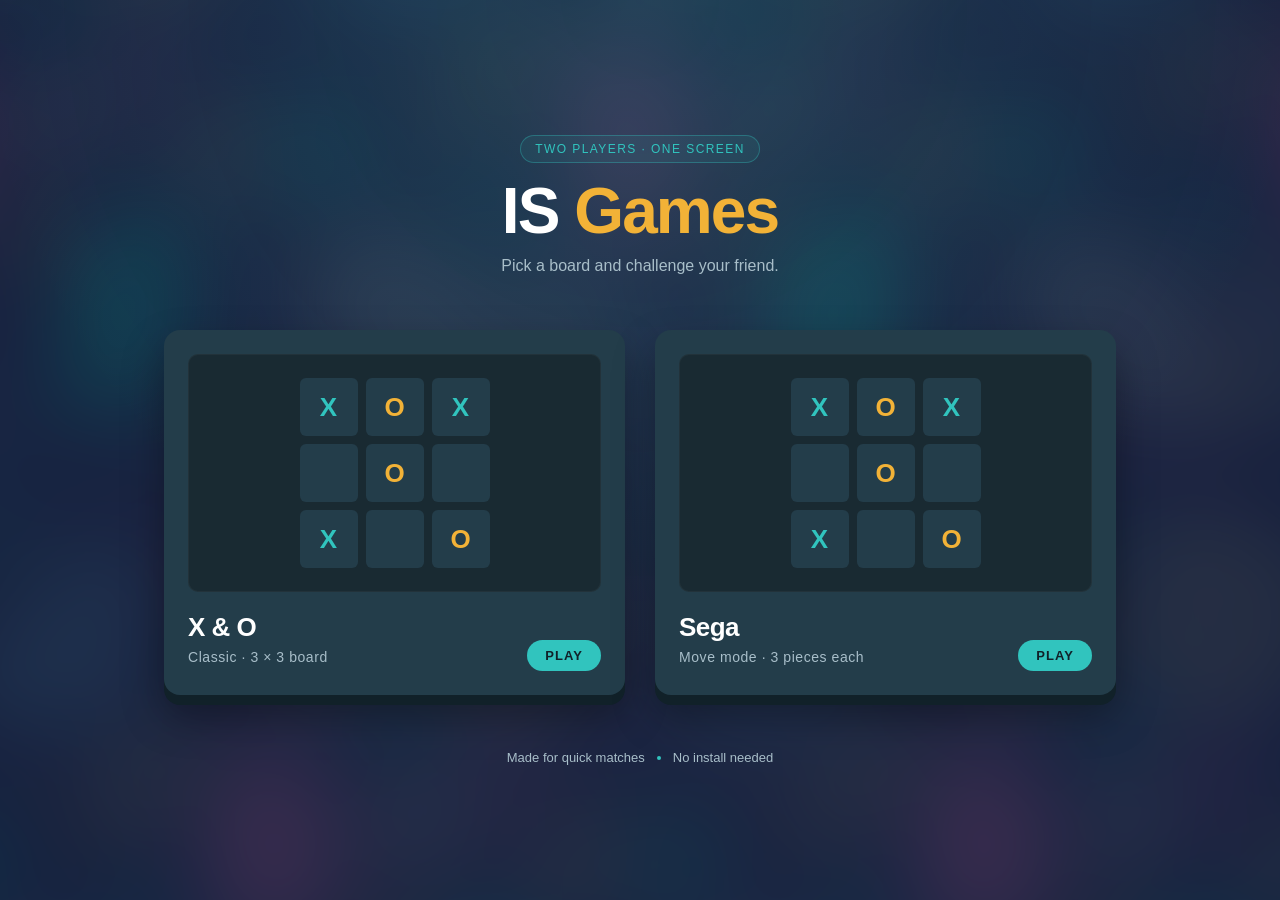
==== index.html @ 8e4cfd24 "Initial commit: IS Games hub with X & O and Sega" ====
<!doctype html>
<html lang="en">
  <head>
    <meta charset="UTF-8" />
    <meta name="viewport" content="width=device-width, initial-scale=1.0" />
    <meta name="description" content="IS Games — pick a game and play with a friend." />
    <title>IS Games</title>
    <link rel="icon" href="favicon.svg" type="image/svg+xml" />
    <link rel="icon" href="favicon.ico" sizes="any" />
    <link rel="apple-touch-icon" href="apple-touch-icon.png" />
    <meta name="theme-color" content="#112129" />
    <link rel="stylesheet" href="style.css" />
  </head>
  <body>
    <main class="hub">
      <header class="hub__header">
        <p class="hub__eyebrow">Two players · One screen</p>
        <h1 class="hub__title">IS <span>Games</span></h1>
        <p class="hub__subtitle">Pick a board and challenge your friend.</p>
      </header>

      <section class="games" aria-label="Games">
        <a class="game-card" href="./XandO/index.html">
          <div class="game-card__preview">
            <div class="mini-board mini-board--3">
              <span class="mini-cell mini-cell--x">X</span>
              <span class="mini-cell mini-cell--o">O</span>
              <span class="mini-cell mini-cell--x">X</span>
              <span class="mini-cell"></span>
              <span class="mini-cell mini-cell--o">O</span>
              <span class="mini-cell"></span>
              <span class="mini-cell mini-cell--x">X</span>
              <span class="mini-cell"></span>
              <span class="mini-cell mini-cell--o">O</span>
            </div>
          </div>

          <div class="game-card__body">
            <h2 class="game-card__name">X &amp; O</h2>
            <p class="game-card__meta">Classic · 3 × 3 board</p>
          </div>

          <span class="game-card__play">Play</span>
        </a>

        <a class="game-card" href="./sega/index.html">
          <div class="game-card__preview">
            <div class="mini-board mini-board--3">
              <span class="mini-cell mini-cell--x">X</span>
              <span class="mini-cell mini-cell--o">O</span>
              <span class="mini-cell mini-cell--x">X</span>
              <span class="mini-cell"></span>
              <span class="mini-cell mini-cell--o">O</span>
              <span class="mini-cell"></span>
              <span class="mini-cell mini-cell--x">X</span>
              <span class="mini-cell"></span>
              <span class="mini-cell mini-cell--o">O</span>
            </div>
          </div>

          <div class="game-card__body">
            <h2 class="game-card__name">Sega</h2>
            <p class="game-card__meta">Move mode · 3 pieces each</p>
          </div>

          <span class="game-card__play">Play</span>
        </a>
      </section>

      <footer class="hub__footer">
        <span>Made for quick matches</span>
        <span class="hub__dot" aria-hidden="true"></span>
        <span>No install needed</span>
      </footer>
    </main>
  </body>
</html>
---- style.css ----
:root {
  --color-blue: #233d4a;
  --color-light-blue: #a8bec9;
  --color-dark-blue: #192a32;
  --color-darker-blue: #112129;
  --color-orange: #f2b237;
  --color-aqua: #31c4be;
  --border-radius: 1rem;
}

* {
  box-sizing: border-box;
  margin: 0;
}

html {
  font-size: 62.5%;
}

body {
  min-height: 100vh;
  background-color: var(--color-dark-blue);
  color: #eaf4f7;
  font-family: "Segoe UI", Arial, sans-serif;
  overflow-x: hidden;
}

/* Blurred pattern background (reuses the artwork shipped with the games) */
body::before {
  content: "";
  position: fixed;
  inset: -15%;
  background: url("./pattern.jpg") center / cover no-repeat;
  opacity: 0.35;
  filter: blur(45px) saturate(1.1);
  transform: scale(1.05);
  z-index: -2;
}

body::after {
  content: "";
  position: fixed;
  inset: 0;
  background: radial-gradient(
    circle at 50% 0%,
    rgba(49, 196, 190, 0.16),
    transparent 60%
  );
  z-index: -1;
}

/* ---------- Layout ---------- */

.hub {
  display: flex;
  flex-direction: column;
  align-items: center;
  justify-content: center;
  gap: clamp(3.2rem, 7vh, 5.5rem);
  min-height: 100vh;
  max-width: 100rem;
  margin: 0 auto;
  padding: clamp(3.2rem, 7vh, 6rem) 2.4rem;
}

/* ---------- Header ---------- */

.hub__header {
  text-align: center;
  animation: rise 0.6s ease both;
}

.hub__eyebrow {
  display: inline-block;
  margin-bottom: 1.6rem;
  padding: 0.6rem 1.4rem;
  border: 1px solid rgba(49, 196, 190, 0.35);
  border-radius: 999px;
  background: rgba(49, 196, 190, 0.08);
  color: var(--color-aqua);
  font-size: 1.2rem;
  letter-spacing: 0.12em;
  text-transform: uppercase;
}

.hub__title {
  font-size: clamp(3.6rem, 8vw, 6.4rem);
  font-weight: 800;
  letter-spacing: -0.03em;
  line-height: 1;
  color: #ffffff;
}

.hub__title span {
  color: var(--color-orange);
}

.hub__subtitle {
  margin-top: 1.4rem;
  font-size: 1.6rem;
  color: var(--color-light-blue);
}

/* ---------- Game cards ---------- */

.games {
  display: grid;
  grid-template-columns: repeat(2, minmax(0, 1fr));
  gap: 3rem;
  width: 100%;
}

.game-card {
  position: relative;
  display: flex;
  flex-direction: column;
  gap: 2rem;
  padding: 2.4rem 2.4rem 3rem;
  border-radius: calc(var(--border-radius) * 1.6);
  background: var(--color-blue);
  box-shadow: 0 1rem 0 var(--color-darker-blue),
    0 2rem 4rem rgba(0, 0, 0, 0.35);
  text-decoration: none;
  color: inherit;
  transition: transform 0.25s ease, box-shadow 0.25s ease,
    background-color 0.25s ease;
  animation: rise 0.6s ease both;
}

.game-card:nth-child(2) {
  animation-delay: 0.1s;
}

.game-card:hover,
.game-card:focus-visible {
  transform: translateY(-0.8rem);
  background: #284756;
  box-shadow: 0 1.8rem 0 var(--color-darker-blue),
    0 3rem 5rem rgba(0, 0, 0, 0.45);
  outline: none;
}

.game-card:focus-visible {
  box-shadow: 0 1.8rem 0 var(--color-darker-blue),
    0 0 0 0.3rem var(--color-aqua);
}

.game-card:active {
  transform: translateY(-0.2rem);
  box-shadow: 0 0.8rem 0 var(--color-darker-blue),
    0 1.4rem 3rem rgba(0, 0, 0, 0.4);
}

/* ---------- Board preview ---------- */

.game-card__preview {
  display: grid;
  place-items: center;
  padding: 2.4rem;
  border-radius: var(--border-radius);
  background: var(--color-dark-blue);
  box-shadow: inset 0 0 0 1px rgba(255, 255, 255, 0.04);
}

.mini-board {
  display: grid;
  gap: 0.8rem;
  width: 100%;
  max-width: 19rem;
  aspect-ratio: 1;
}

.mini-board--3 {
  grid-template-columns: repeat(3, 1fr);
}

.mini-board--4 {
  grid-template-columns: repeat(4, 1fr);
}

.mini-cell {
  display: flex;
  align-items: center;
  justify-content: center;
  border-radius: 0.6rem;
  background: var(--color-blue);
  font-family: "Rubik Mono One", "Segoe UI", sans-serif;
  font-weight: 700;
  font-size: clamp(1.6rem, 4vw, 2.6rem);
  line-height: 1;
  color: transparent;
}

.mini-board--4 .mini-cell {
  font-size: clamp(1.2rem, 3vw, 1.9rem);
  border-radius: 0.4rem;
}

.mini-cell--x {
  color: var(--color-aqua);
}

.mini-cell--o {
  color: var(--color-orange);
}

/* ---------- Card text ---------- */

.game-card__body {
  display: flex;
  flex-direction: column;
  gap: 0.6rem;
}

.game-card__name {
  font-size: 2.6rem;
  font-weight: 800;
  letter-spacing: -0.02em;
  color: #ffffff;
}

.game-card__meta {
  font-size: 1.4rem;
  letter-spacing: 0.04em;
  color: var(--color-light-blue);
}

.game-card__play {
  position: absolute;
  right: 2.4rem;
  bottom: 2.4rem;
  padding: 0.8rem 1.8rem;
  border-radius: 999px;
  background: var(--color-aqua);
  color: var(--color-darker-blue);
  font-size: 1.3rem;
  font-weight: 700;
  letter-spacing: 0.08em;
  text-transform: uppercase;
  transition: background-color 0.25s ease, transform 0.25s ease;
}

.game-card:hover .game-card__play,
.game-card:focus-visible .game-card__play {
  background: var(--color-orange);
  transform: translateX(0.3rem);
}

/* ---------- Footer ---------- */

.hub__footer {
  display: flex;
  align-items: center;
  gap: 1.2rem;
  font-size: 1.3rem;
  color: var(--color-light-blue);
  animation: rise 0.6s ease 0.2s both;
}

.hub__dot {
  width: 0.4rem;
  height: 0.4rem;
  border-radius: 50%;
  background: var(--color-aqua);
}

/* ---------- Motion ---------- */

@keyframes rise {
  from {
    opacity: 0;
    transform: translateY(2rem);
  }
  to {
    opacity: 1;
    transform: translateY(0);
  }
}

@media (prefers-reduced-motion: reduce) {
  *,
  *::before,
  *::after {
    animation: none !important;
    transition: none !important;
  }
}

/* ---------- Responsive ---------- */

/* Small laptops / tablets */
@media (max-width: 820px) {
  .hub {
    gap: clamp(2.6rem, 5vh, 4rem);
    padding: clamp(2.8rem, 6vh, 4.5rem) 2rem;
  }
}

/* Phones: the cards become compact horizontal rows */
@media (max-width: 720px) {
  html {
    font-size: 56.25%;
  }

  .hub {
    gap: 2.6rem;
    padding: 3rem 1.6rem;
  }

  .games {
    grid-template-columns: 1fr;
    gap: 1.6rem;
  }

  .game-card {
    flex-direction: row;
    align-items: center;
    gap: 1.6rem;
    padding: 1.4rem;
    border-radius: 1.8rem;
    box-shadow: 0 0.7rem 0 var(--color-darker-blue),
      0 1.6rem 3rem rgba(0, 0, 0, 0.35);
  }

  .game-card:hover,
  .game-card:focus-visible {
    transform: translateY(-0.4rem);
    box-shadow: 0 1.1rem 0 var(--color-darker-blue),
      0 2rem 3.6rem rgba(0, 0, 0, 0.4);
  }

  .game-card:active {
    transform: translateY(-0.1rem);
    box-shadow: 0 0.5rem 0 var(--color-darker-blue),
      0 1rem 2rem rgba(0, 0, 0, 0.35);
  }

  .game-card__preview {
    flex: 0 0 auto;
    width: 10rem;
    padding: 0.9rem;
    border-radius: 1.2rem;
  }

  .mini-board {
    max-width: none;
    gap: 0.5rem;
  }

  .mini-cell {
    border-radius: 0.4rem;
    font-size: 1.4rem;
  }

  .game-card__body {
    flex: 1 1 auto;
    gap: 0.3rem;
    min-width: 0;
  }

  .game-card__name {
    font-size: 2rem;
  }

  .game-card__meta {
    font-size: 1.2rem;
  }

  .game-card__play {
    position: static;
    flex: 0 0 auto;
    align-self: center;
    margin: 0;
    padding: 0.8rem 1.4rem;
    font-size: 1.1rem;
  }

  .hub__footer {
    flex-direction: row;
    gap: 1rem;
    font-size: 1.2rem;
  }
}

/* Small phones */
@media (max-width: 420px) {
  html {
    font-size: 53%;
  }

  .hub {
    gap: 2.2rem;
    padding: 2.6rem 1.4rem;
  }

  .hub__header {
    padding: 0 0.4rem;
  }

  .hub__eyebrow {
    margin-bottom: 1.2rem;
    padding: 0.5rem 1.1rem;
    font-size: 1rem;
  }

  .hub__subtitle {
    margin-top: 1rem;
    font-size: 1.4rem;
  }

  .game-card {
    gap: 1.2rem;
    padding: 1.2rem;
  }

  .game-card__preview {
    width: 8.4rem;
    padding: 0.7rem;
  }

  .game-card__name {
    font-size: 1.8rem;
  }

  .game-card__meta {
    font-size: 1.1rem;
  }

  .game-card__play {
    display: none;
  }

  .hub__footer {
    flex-direction: column;
    gap: 0.4rem;
    font-size: 1.1rem;
    text-align: center;
  }

  .hub__dot {
    display: none;
  }
}

/* Short landscape phones */
@media (max-height: 520px) and (orientation: landscape) {
  .hub {
    justify-content: flex-start;
    gap: 2.4rem;
    padding-top: 2.4rem;
  }

  .hub__subtitle {
    display: none;
  }

  .games {
    grid-template-columns: repeat(2, minmax(0, 1fr));
    gap: 1.6rem;
  }

  .game-card__preview {
    display: none;
  }
}
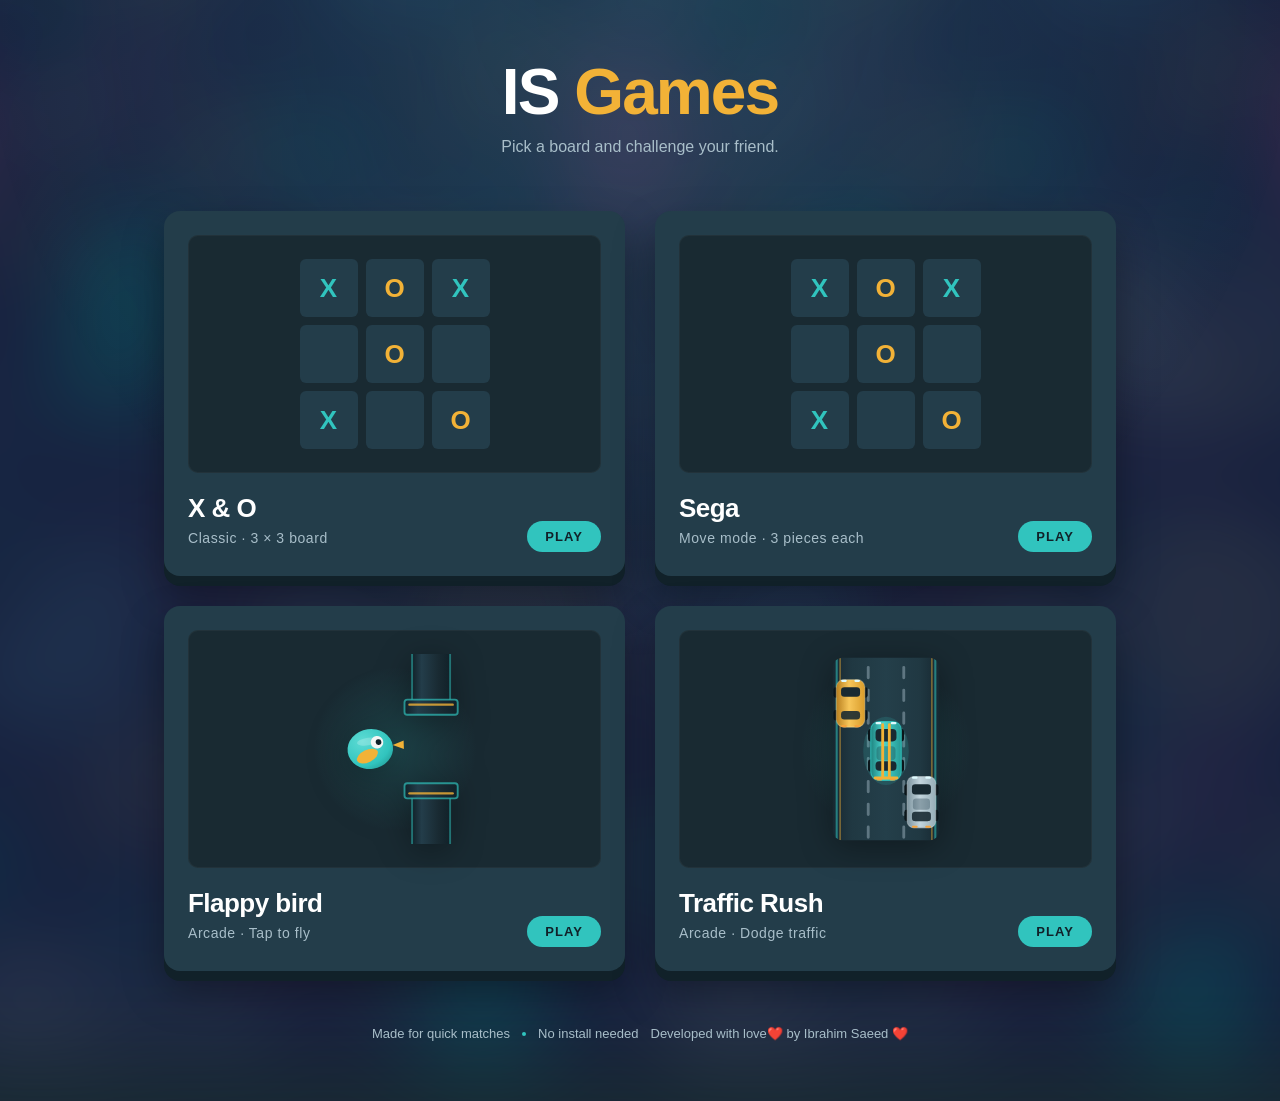
==== commit 29264f66: "Add initial CSS styles for Traffic Rush arcade game" ====
--- a/index.html
+++ b/index.html
@@ -3,7 +3,10 @@
   <head>
     <meta charset="UTF-8" />
     <meta name="viewport" content="width=device-width, initial-scale=1.0" />
-    <meta name="description" content="IS Games — pick a game and play with a friend." />
+    <meta
+      name="description"
+      content="IS Games — pick a game and play with a friend."
+    />
     <title>IS Games</title>
     <link rel="icon" href="favicon.svg" type="image/svg+xml" />
     <link rel="icon" href="favicon.ico" sizes="any" />
@@ -14,13 +17,12 @@
   <body>
     <main class="hub">
       <header class="hub__header">
-        <p class="hub__eyebrow">Two players · One screen</p>
         <h1 class="hub__title">IS <span>Games</span></h1>
         <p class="hub__subtitle">Pick a board and challenge your friend.</p>
       </header>
 
       <section class="games" aria-label="Games">
-        <a class="game-card" href="./XandO/index.html">
+        <a class="game-card" href="./mode.html?game=xando">
           <div class="game-card__preview">
             <div class="mini-board mini-board--3">
               <span class="mini-cell mini-cell--x">X</span>
@@ -43,7 +45,7 @@
           <span class="game-card__play">Play</span>
         </a>
 
-        <a class="game-card" href="./sega/index.html">
+        <a class="game-card" href="./mode.html?game=sega">
           <div class="game-card__preview">
             <div class="mini-board mini-board--3">
               <span class="mini-cell mini-cell--x">X</span>
@@ -61,6 +63,390 @@
           <div class="game-card__body">
             <h2 class="game-card__name">Sega</h2>
             <p class="game-card__meta">Move mode · 3 pieces each</p>
+          </div>
+
+          <span class="game-card__play">Play</span>
+        </a>
+
+        <a class="game-card" href="./flappy-bird/flappy.html">
+          <div class="game-card__preview">
+            <svg
+              class="game-icon"
+              viewBox="0 0 200 200"
+              aria-hidden="true"
+              focusable="false"
+            >
+              <defs>
+                <radialGradient id="hubFbGlow" cx="0.5" cy="0.5" r="0.5">
+                  <stop offset="0" stop-color="#31c4be" stop-opacity="0.16" />
+                  <stop offset="1" stop-color="#31c4be" stop-opacity="0" />
+                </radialGradient>
+                <linearGradient id="hubFbPipe" x1="0" y1="0" x2="1" y2="0">
+                  <stop offset="0" stop-color="#112129" />
+                  <stop offset="0.25" stop-color="#233d4a" />
+                  <stop offset="0.7" stop-color="#192a32" />
+                  <stop offset="1" stop-color="#112129" />
+                </linearGradient>
+                <radialGradient id="hubFbBody" cx="0.35" cy="0.28" r="0.95">
+                  <stop offset="0" stop-color="#5ddbd4" />
+                  <stop offset="0.65" stop-color="#31c4be" />
+                  <stop offset="1" stop-color="#1f8b87" />
+                </radialGradient>
+              </defs>
+
+              <circle cx="100" cy="100" r="86" fill="url(#hubFbGlow)" />
+
+              <g stroke="#31c4be" stroke-width="2">
+                <rect
+                  x="118"
+                  y="-4"
+                  width="40"
+                  height="64"
+                  fill="url(#hubFbPipe)"
+                  stroke-opacity="0.5"
+                />
+                <rect
+                  x="110"
+                  y="48"
+                  width="56"
+                  height="16"
+                  rx="3"
+                  fill="url(#hubFbPipe)"
+                  stroke-opacity="0.68"
+                />
+                <rect
+                  x="118"
+                  y="140"
+                  width="40"
+                  height="64"
+                  fill="url(#hubFbPipe)"
+                  stroke-opacity="0.5"
+                />
+                <rect
+                  x="110"
+                  y="136"
+                  width="56"
+                  height="16"
+                  rx="3"
+                  fill="url(#hubFbPipe)"
+                  stroke-opacity="0.68"
+                />
+              </g>
+
+              <g fill="#f2b237" opacity="0.8">
+                <rect x="114" y="52" width="48" height="2.6" rx="1.3" />
+                <rect x="114" y="145.4" width="48" height="2.6" rx="1.3" />
+              </g>
+
+              <g transform="translate(74 100) rotate(-8)">
+                <ellipse
+                  cx="0"
+                  cy="0"
+                  rx="24"
+                  ry="21"
+                  fill="url(#hubFbBody)"
+                />
+                <ellipse
+                  cx="-1"
+                  cy="-8"
+                  rx="12"
+                  ry="4"
+                  fill="#ffffff"
+                  opacity="0.22"
+                />
+                <circle cx="8" cy="-6" r="6.6" fill="#f5f5f5" />
+                <circle cx="9.6" cy="-6" r="3" fill="#112129" />
+                <path d="M24 -1 L36 -4 L35 5 Z" fill="#f2b237" />
+                <ellipse
+                  cx="-4"
+                  cy="7"
+                  rx="12"
+                  ry="6.5"
+                  fill="#f2b237"
+                  transform="rotate(-18 -4 7)"
+                />
+              </g>
+            </svg>
+          </div>
+
+          <div class="game-card__body">
+            <h2 class="game-card__name">Flappy bird</h2>
+            <p class="game-card__meta">Arcade · Tap to fly</p>
+          </div>
+
+          <span class="game-card__play">Play</span>
+        </a>
+
+        <a class="game-card" href="./traffic-rush/index.html">
+          <div class="game-card__preview">
+            <svg
+              class="game-icon"
+              viewBox="0 0 200 200"
+              aria-hidden="true"
+              focusable="false"
+            >
+              <defs>
+                <radialGradient id="hubTrGlow" cx="0.5" cy="0.5" r="0.5">
+                  <stop offset="0" stop-color="#31c4be" stop-opacity="0.14" />
+                  <stop offset="1" stop-color="#31c4be" stop-opacity="0" />
+                </radialGradient>
+                <linearGradient id="hubTrRoad" x1="0" y1="0" x2="1" y2="0">
+                  <stop offset="0" stop-color="#172831" />
+                  <stop offset="0.18" stop-color="#203842" />
+                  <stop offset="0.5" stop-color="#243f4a" />
+                  <stop offset="0.82" stop-color="#203842" />
+                  <stop offset="1" stop-color="#172831" />
+                </linearGradient>
+                <linearGradient id="hubTrPlayer" x1="0" y1="0" x2="1" y2="0">
+                  <stop offset="0" stop-color="#1f837f" />
+                  <stop offset="0.4" stop-color="#4ad6d0" />
+                  <stop offset="1" stop-color="#269a95" />
+                </linearGradient>
+                <linearGradient id="hubTrAmber" x1="0" y1="0" x2="1" y2="0">
+                  <stop offset="0" stop-color="#b87f1f" />
+                  <stop offset="0.45" stop-color="#f7c65a" />
+                  <stop offset="1" stop-color="#d99c2b" />
+                </linearGradient>
+                <linearGradient id="hubTrIce" x1="0" y1="0" x2="1" y2="0">
+                  <stop offset="0" stop-color="#7d949f" />
+                  <stop offset="0.45" stop-color="#c3d5dd" />
+                  <stop offset="1" stop-color="#96adb7" />
+                </linearGradient>
+                <clipPath id="hubTrRoadClip">
+                  <rect x="44" y="4" width="112" height="192" rx="10" />
+                </clipPath>
+              </defs>
+
+              <circle cx="100" cy="100" r="90" fill="url(#hubTrGlow)" />
+
+              <rect
+                x="44"
+                y="4"
+                width="112"
+                height="192"
+                rx="10"
+                fill="url(#hubTrRoad)"
+              />
+
+              <g clip-path="url(#hubTrRoadClip)">
+                <g
+                  stroke="#a8bec9"
+                  stroke-opacity="0.45"
+                  stroke-width="3"
+                  stroke-linecap="round"
+                  stroke-dasharray="11 13"
+                >
+                  <line x1="81.3" y1="-10" x2="81.3" y2="210" />
+                  <line x1="118.7" y1="-10" x2="118.7" y2="210" />
+                </g>
+
+                <rect
+                  x="47"
+                  y="4"
+                  width="2.2"
+                  height="192"
+                  fill="#31c4be"
+                  opacity="0.55"
+                />
+                <rect
+                  x="150.8"
+                  y="4"
+                  width="2.2"
+                  height="192"
+                  fill="#31c4be"
+                  opacity="0.55"
+                />
+                <rect
+                  x="51"
+                  y="4"
+                  width="1.4"
+                  height="192"
+                  fill="#f2b237"
+                  opacity="0.55"
+                />
+                <rect
+                  x="147.6"
+                  y="4"
+                  width="1.4"
+                  height="192"
+                  fill="#f2b237"
+                  opacity="0.55"
+                />
+              </g>
+
+              <!-- Amber car, left lane -->
+              <g transform="translate(62.7 52)">
+                <g fill="#0a151a">
+                  <rect x="-18" y="-17" width="5" height="11" rx="2.5" />
+                  <rect x="13" y="-17" width="5" height="11" rx="2.5" />
+                  <rect x="-18" y="7" width="5" height="11" rx="2.5" />
+                  <rect x="13" y="7" width="5" height="11" rx="2.5" />
+                </g>
+                <rect
+                  x="-15"
+                  y="-25"
+                  width="30"
+                  height="50"
+                  rx="8"
+                  fill="url(#hubTrAmber)"
+                  stroke="#ffecbe"
+                  stroke-opacity="0.32"
+                  stroke-width="1.2"
+                />
+                <rect
+                  x="-10"
+                  y="-17"
+                  width="20"
+                  height="10"
+                  rx="3.5"
+                  fill="#192a32"
+                />
+                <rect
+                  x="-10"
+                  y="8"
+                  width="20"
+                  height="9"
+                  rx="3.5"
+                  fill="#192a32"
+                  opacity="0.9"
+                />
+                <g fill="#dffbff">
+                  <rect x="-10" y="-25" width="6" height="2.4" rx="1.2" />
+                  <rect x="4" y="-25" width="6" height="2.4" rx="1.2" />
+                </g>
+                <g fill="#f7a23a">
+                  <rect x="-10" y="22.8" width="6" height="2.2" rx="1.1" />
+                  <rect x="4" y="22.8" width="6" height="2.2" rx="1.1" />
+                </g>
+              </g>
+
+              <!-- Player car, centre lane -->
+              <g transform="translate(100 102)">
+                <ellipse
+                  cx="0"
+                  cy="0"
+                  rx="24"
+                  ry="36"
+                  fill="#31c4be"
+                  opacity="0.16"
+                />
+                <g fill="#0a151a">
+                  <rect x="-19" y="-23" width="5.5" height="13" rx="2.6" />
+                  <rect x="13.5" y="-23" width="5.5" height="13" rx="2.6" />
+                  <rect x="-19" y="9" width="5.5" height="13" rx="2.6" />
+                  <rect x="13.5" y="9" width="5.5" height="13" rx="2.6" />
+                </g>
+                <rect
+                  x="-16"
+                  y="-31"
+                  width="32"
+                  height="62"
+                  rx="9"
+                  fill="url(#hubTrPlayer)"
+                  stroke="#31c4be"
+                  stroke-opacity="0.85"
+                  stroke-width="1.2"
+                />
+                <rect
+                  x="-11"
+                  y="-23"
+                  width="22"
+                  height="13"
+                  rx="4"
+                  fill="#192a32"
+                />
+                <rect
+                  x="-10"
+                  y="-5"
+                  width="20"
+                  height="15"
+                  rx="4"
+                  fill="#112129"
+                  opacity="0.28"
+                />
+                <rect
+                  x="-11"
+                  y="11"
+                  width="22"
+                  height="10"
+                  rx="4"
+                  fill="#192a32"
+                />
+                <g fill="#f2b237">
+                  <rect x="-5" y="-29" width="3" height="58" rx="1.5" />
+                  <rect x="2" y="-29" width="3" height="58" rx="1.5" />
+                  <rect x="-13" y="27" width="26" height="3" rx="1.5" />
+                </g>
+                <g fill="#dffbff">
+                  <rect x="-11" y="-30.4" width="6" height="2.4" rx="1.2" />
+                  <rect x="5" y="-30.4" width="6" height="2.4" rx="1.2" />
+                </g>
+                <g fill="#f7a23a">
+                  <rect x="-10" y="29" width="6" height="2.2" rx="1.1" />
+                  <rect x="4" y="29" width="6" height="2.2" rx="1.1" />
+                </g>
+              </g>
+
+              <!-- Frost car, right lane -->
+              <g transform="translate(137.3 156)">
+                <g fill="#0a151a">
+                  <rect x="-18" y="-19" width="5" height="12" rx="2.5" />
+                  <rect x="13" y="-19" width="5" height="12" rx="2.5" />
+                  <rect x="-18" y="8" width="5" height="12" rx="2.5" />
+                  <rect x="13" y="8" width="5" height="12" rx="2.5" />
+                </g>
+                <rect
+                  x="-15"
+                  y="-27"
+                  width="30"
+                  height="54"
+                  rx="7"
+                  fill="url(#hubTrIce)"
+                  stroke="#f5f5f5"
+                  stroke-opacity="0.3"
+                  stroke-width="1.2"
+                />
+                <rect
+                  x="-10"
+                  y="-19"
+                  width="20"
+                  height="11"
+                  rx="3.5"
+                  fill="#192a32"
+                />
+                <rect
+                  x="-9"
+                  y="-4"
+                  width="18"
+                  height="12"
+                  rx="3.5"
+                  fill="#233d4a"
+                  opacity="0.35"
+                />
+                <rect
+                  x="-10"
+                  y="10"
+                  width="20"
+                  height="10"
+                  rx="3.5"
+                  fill="#192a32"
+                  opacity="0.9"
+                />
+                <g fill="#dffbff">
+                  <rect x="-10" y="-27" width="6" height="2.4" rx="1.2" />
+                  <rect x="4" y="-27" width="6" height="2.4" rx="1.2" />
+                </g>
+                <g fill="#f7a23a">
+                  <rect x="-10" y="24.8" width="6" height="2.2" rx="1.1" />
+                  <rect x="4" y="24.8" width="6" height="2.2" rx="1.1" />
+                </g>
+              </g>
+            </svg>
+          </div>
+
+          <div class="game-card__body">
+            <h2 class="game-card__name">Traffic Rush</h2>
+            <p class="game-card__meta">Arcade · Dodge traffic</p>
           </div>
 
           <span class="game-card__play">Play</span>
@@ -71,6 +457,7 @@
         <span>Made for quick matches</span>
         <span class="hub__dot" aria-hidden="true"></span>
         <span>No install needed</span>
+        <span>Developed with love❤️ by Ibrahim Saeed ❤️</span>
       </footer>
     </main>
   </body>
--- a/style.css
+++ b/style.css
@@ -204,6 +204,16 @@
   color: var(--color-orange);
 }
 
+/* Arcade preview icons keep the same footprint as a mini board */
+.game-icon {
+  display: block;
+  width: 100%;
+  max-width: 19rem;
+  height: auto;
+  aspect-ratio: 1;
+  filter: drop-shadow(0 0.6rem 1.6rem rgba(0, 0, 0, 0.35));
+}
+
 /* ---------- Card text ---------- */
 
 .game-card__body {
